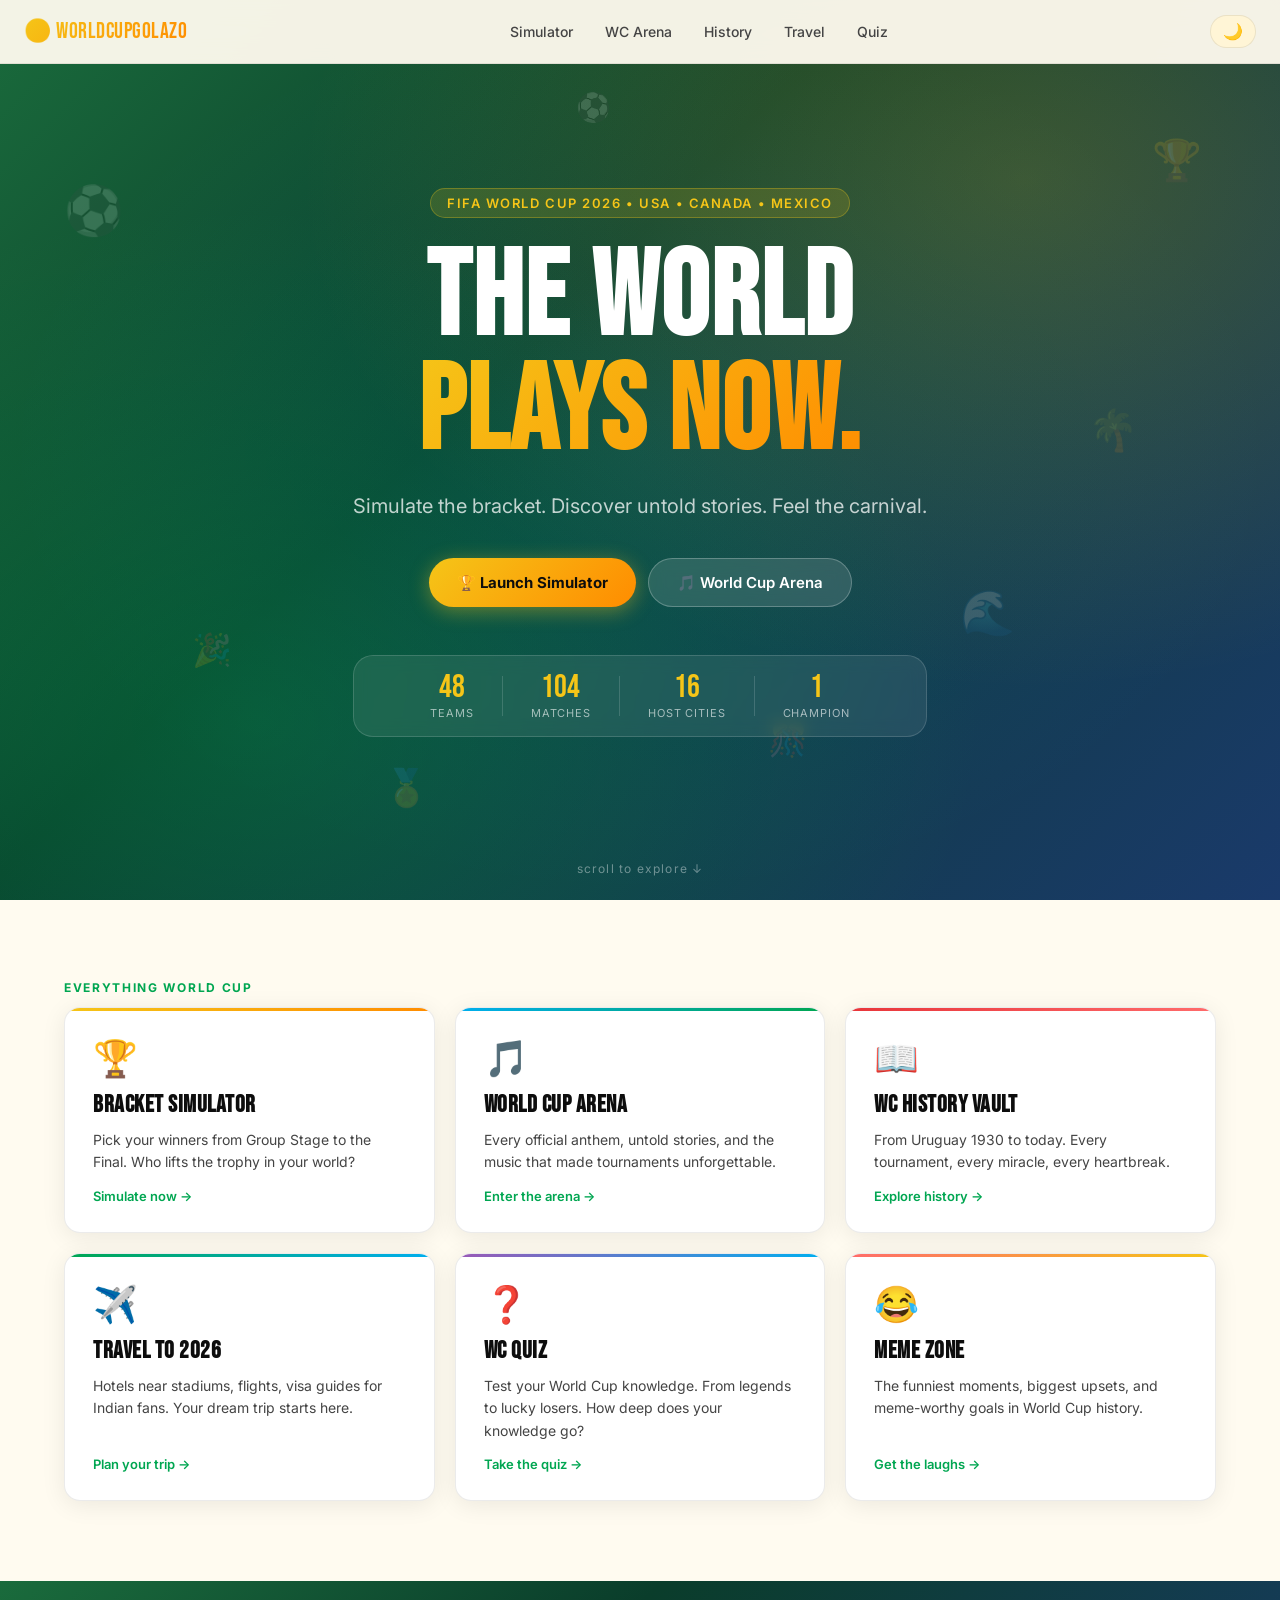
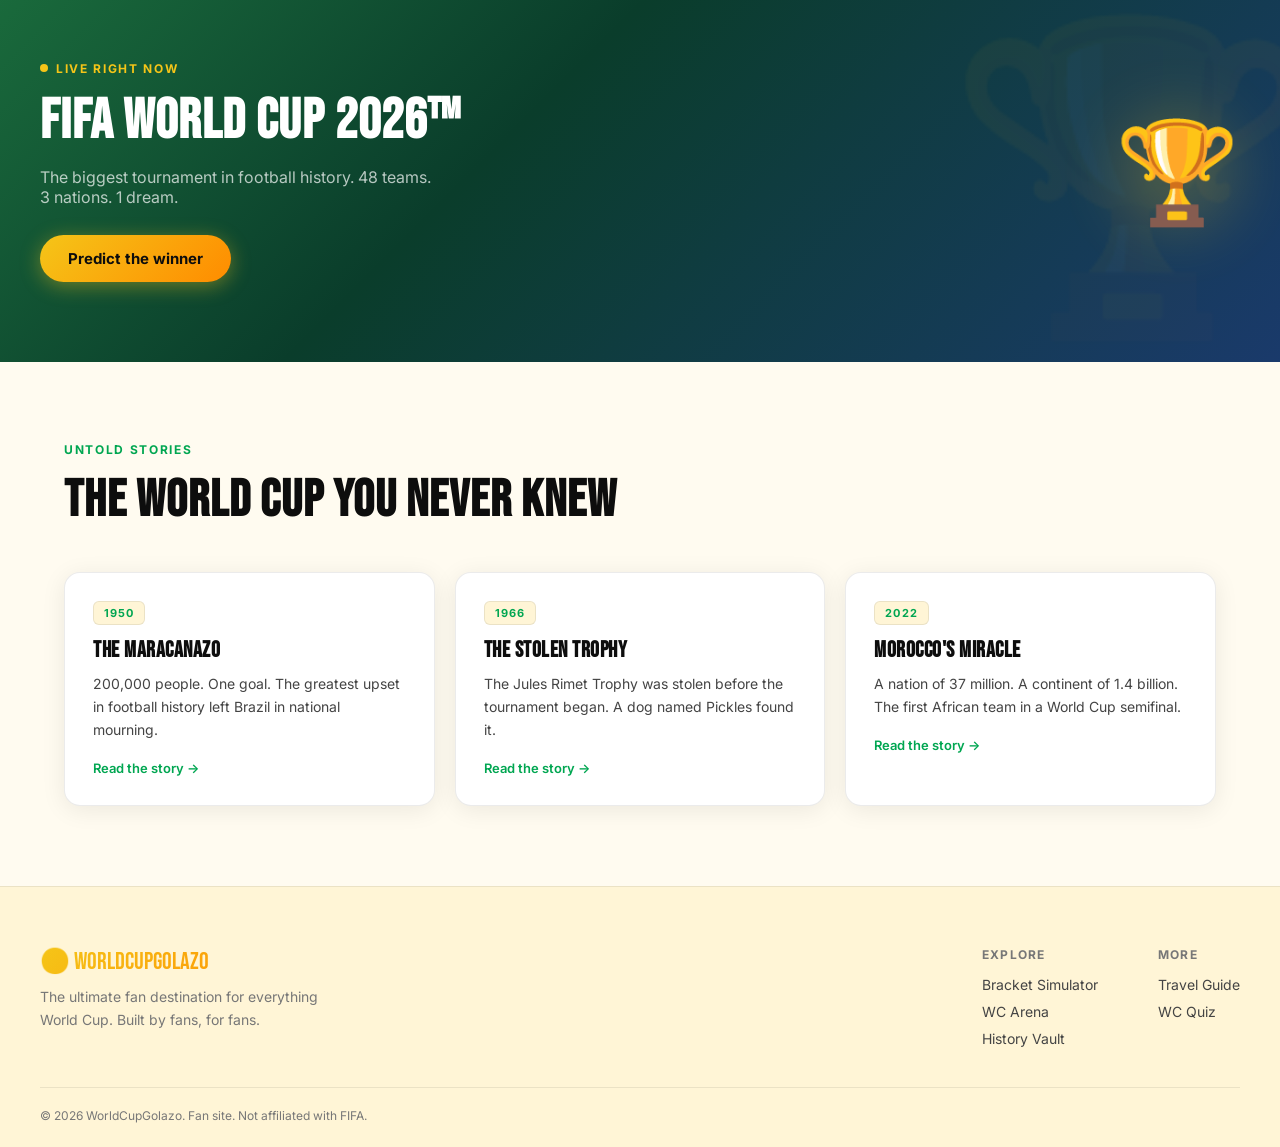
==== index.html @ 6089f71d "Initial site upload" ====
<!DOCTYPE html>
<html lang="en" data-theme="light">
<head>
  <meta charset="UTF-8">
  <meta name="viewport" content="width=device-width, initial-scale=1.0">
  <title>WorldCupGolazo – The Ultimate World Cup Experience</title>
  <meta name="description" content="Simulate the FIFA World Cup 2026 bracket, explore World Cup history, discover untold stories, and plan your match day trip. The ultimate fan destination.">
  <link rel="preconnect" href="https://fonts.googleapis.com">
  <link href="https://fonts.googleapis.com/css2?family=Bebas+Neue&family=Inter:wght@400;500;600;700&family=Playfair+Display:ital@1&display=swap" rel="stylesheet">
  <link rel="stylesheet" href="css/style.css">
</head>
<body>

  <!-- NAVBAR -->
  <nav class="navbar">
    <a href="index.html" class="nav-logo">⚽ WorldCupGolazo</a>
    <div class="nav-links">
      <a href="pages/simulator.html">Simulator</a>
      <a href="pages/arena.html">WC Arena</a>
      <a href="pages/history.html">History</a>
      <a href="pages/travel.html">Travel</a>
      <a href="pages/quiz.html">Quiz</a>
    </div>
    <button class="theme-toggle" id="themeToggle" aria-label="Toggle dark mode">🌙</button>
    <button class="nav-hamburger" id="hamburger">☰</button>
  </nav>

  <!-- MOBILE MENU -->
  <div class="mobile-menu" id="mobileMenu">
    <a href="pages/simulator.html">🏆 Simulator</a>
    <a href="pages/arena.html">🎵 WC Arena</a>
    <a href="pages/history.html">📖 History</a>
    <a href="pages/travel.html">✈️ Travel</a>
    <a href="pages/quiz.html">❓ Quiz</a>
  </div>

  <!-- HERO -->
  <section class="hero">
    <div class="hero-bg">
      <div class="hero-overlay"></div>
      <div class="floating-emojis">
        <span class="fe fe1">⚽</span>
        <span class="fe fe2">🏆</span>
        <span class="fe fe3">🎉</span>
        <span class="fe fe4">🌊</span>
        <span class="fe fe5">⚽</span>
        <span class="fe fe6">🎊</span>
        <span class="fe fe7">🏅</span>
        <span class="fe fe8">🌴</span>
      </div>
    </div>
    <div class="hero-content">
      <div class="hero-eyebrow">FIFA World Cup 2026 • USA • Canada • Mexico</div>
      <h1 class="hero-title">The World<br><span class="hero-accent">Plays Now.</span></h1>
      <p class="hero-sub">Simulate the bracket. Discover untold stories. Feel the carnival.</p>
      <div class="hero-ctas">
        <a href="pages/simulator.html" class="btn-primary">🏆 Launch Simulator</a>
        <a href="pages/arena.html" class="btn-secondary">🎵 World Cup Arena</a>
      </div>
      <div class="hero-stats">
        <div class="stat"><span class="stat-num">48</span><span class="stat-label">Teams</span></div>
        <div class="stat-divider"></div>
        <div class="stat"><span class="stat-num">104</span><span class="stat-label">Matches</span></div>
        <div class="stat-divider"></div>
        <div class="stat"><span class="stat-num">16</span><span class="stat-label">Host Cities</span></div>
        <div class="stat-divider"></div>
        <div class="stat"><span class="stat-num">1</span><span class="stat-label">Champion</span></div>
      </div>
    </div>
    <div class="hero-scroll">scroll to explore ↓</div>
  </section>

  <!-- FEATURE CARDS -->
  <section class="features">
    <div class="section-label">Everything World Cup</div>
    <div class="features-grid">

      <a href="pages/simulator.html" class="feature-card card-simulator">
        <div class="card-icon">🏆</div>
        <h3>Bracket Simulator</h3>
        <p>Pick your winners from Group Stage to the Final. Who lifts the trophy in your world?</p>
        <span class="card-cta">Simulate now →</span>
      </a>

      <a href="pages/arena.html" class="feature-card card-arena">
        <div class="card-icon">🎵</div>
        <h3>World Cup Arena</h3>
        <p>Every official anthem, untold stories, and the music that made tournaments unforgettable.</p>
        <span class="card-cta">Enter the arena →</span>
      </a>

      <a href="pages/history.html" class="feature-card card-history">
        <div class="card-icon">📖</div>
        <h3>WC History Vault</h3>
        <p>From Uruguay 1930 to today. Every tournament, every miracle, every heartbreak.</p>
        <span class="card-cta">Explore history →</span>
      </a>

      <a href="pages/travel.html" class="feature-card card-travel">
        <div class="card-icon">✈️</div>
        <h3>Travel to 2026</h3>
        <p>Hotels near stadiums, flights, visa guides for Indian fans. Your dream trip starts here.</p>
        <span class="card-cta">Plan your trip →</span>
      </a>

      <a href="pages/quiz.html" class="feature-card card-quiz">
        <div class="card-icon">❓</div>
        <h3>WC Quiz</h3>
        <p>Test your World Cup knowledge. From legends to lucky losers. How deep does your knowledge go?</p>
        <span class="card-cta">Take the quiz →</span>
      </a>

      <a href="pages/simulator.html" class="feature-card card-memes">
        <div class="card-icon">😂</div>
        <h3>Meme Zone</h3>
        <p>The funniest moments, biggest upsets, and meme-worthy goals in World Cup history.</p>
        <span class="card-cta">Get the laughs →</span>
      </a>

    </div>
  </section>

  <!-- TOURNAMENT BANNER -->
  <section class="tournament-banner">
    <div class="banner-content">
      <div class="banner-text">
        <div class="banner-eyebrow">Live Right Now</div>
        <h2>FIFA World Cup 2026™</h2>
        <p>The biggest tournament in football history. 48 teams. 3 nations. 1 dream.</p>
        <a href="pages/simulator.html" class="btn-primary">Predict the winner</a>
      </div>
      <div class="banner-visual">
        <div class="trophy-container">
          <div class="trophy-glow"></div>
          <div class="trophy-emoji">🏆</div>
        </div>
      </div>
    </div>
  </section>

  <!-- STORIES TEASER -->
  <section class="stories">
    <div class="section-label">Untold Stories</div>
    <h2 class="section-title">The World Cup You Never Knew</h2>
    <div class="stories-grid">
      <div class="story-card">
        <div class="story-tag">1950</div>
        <h4>The Maracanazo</h4>
        <p>200,000 people. One goal. The greatest upset in football history left Brazil in national mourning.</p>
        <a href="pages/history.html" class="story-link">Read the story →</a>
      </div>
      <div class="story-card">
        <div class="story-tag">1966</div>
        <h4>The Stolen Trophy</h4>
        <p>The Jules Rimet Trophy was stolen before the tournament began. A dog named Pickles found it.</p>
        <a href="pages/history.html" class="story-link">Read the story →</a>
      </div>
      <div class="story-card">
        <div class="story-tag">2022</div>
        <h4>Morocco's Miracle</h4>
        <p>A nation of 37 million. A continent of 1.4 billion. The first African team in a World Cup semifinal.</p>
        <a href="pages/history.html" class="story-link">Read the story →</a>
      </div>
    </div>
  </section>

  <!-- FOOTER -->
  <footer class="footer">
    <div class="footer-content">
      <div class="footer-brand">
        <span class="footer-logo">⚽ WorldCupGolazo</span>
        <p>The ultimate fan destination for everything World Cup. Built by fans, for fans.</p>
      </div>
      <div class="footer-links">
        <div class="footer-col">
          <h5>Explore</h5>
          <a href="pages/simulator.html">Bracket Simulator</a>
          <a href="pages/arena.html">WC Arena</a>
          <a href="pages/history.html">History Vault</a>
        </div>
        <div class="footer-col">
          <h5>More</h5>
          <a href="pages/travel.html">Travel Guide</a>
          <a href="pages/quiz.html">WC Quiz</a>
        </div>
      </div>
    </div>
    <div class="footer-bottom">
      <p>© 2026 WorldCupGolazo. Fan site. Not affiliated with FIFA.</p>
    </div>
  </footer>

  <script src="js/main.js"></script>
</body>
</html>
---- css/style.css ----
/* ============================================
   WORLDCUPGOLAZO — Festival Theme CSS
   Light & Dark Mode with Football/Beach Vibes
   ============================================ */

:root {
  /* LIGHT MODE TOKENS */
  --bg-primary: #FFFBF0;
  --bg-secondary: #FFF5D6;
  --bg-card: #FFFFFF;
  --bg-nav: rgba(255, 251, 240, 0.95);
  --text-primary: #0D0D0D;
  --text-secondary: #444444;
  --text-muted: #777777;
  --border: rgba(0,0,0,0.08);
  --shadow: 0 4px 24px rgba(0,0,0,0.08);
  --shadow-hover: 0 8px 40px rgba(0,0,0,0.14);

  /* BRAND COLORS — festival palette */
  --gold: #F5C518;
  --gold-dark: #D4A017;
  --green: #00A651;
  --green-dark: #007A3D;
  --red: #E8353A;
  --sky: #00AEEF;
  --sand: #F5DEB3;
  --coral: #FF6B6B;

  /* GRADIENTS */
  --grad-hero: linear-gradient(135deg, #1a6b3c 0%, #0a3d2b 40%, #1a3a6b 100%);
  --grad-gold: linear-gradient(135deg, #F5C518, #FF8C00);
  --grad-carnival: linear-gradient(135deg, #00A651, #F5C518, #E8353A);

  /* TYPOGRAPHY */
  --font-display: 'Bebas Neue', sans-serif;
  --font-body: 'Inter', sans-serif;
  --font-italic: 'Playfair Display', serif;

  /* SPACING */
  --nav-h: 64px;
  --radius: 16px;
  --radius-sm: 8px;
}

[data-theme="dark"] {
  --bg-primary: #0A0F0A;
  --bg-secondary: #111811;
  --bg-card: #161E16;
  --bg-nav: rgba(10, 15, 10, 0.95);
  --text-primary: #F0F0F0;
  --text-secondary: #B0B0B0;
  --text-muted: #666666;
  --border: rgba(255,255,255,0.08);
  --shadow: 0 4px 24px rgba(0,0,0,0.4);
  --shadow-hover: 0 8px 40px rgba(0,0,0,0.6);
}

/* ============ RESET & BASE ============ */
*, *::before, *::after { box-sizing: border-box; margin: 0; padding: 0; }

html { scroll-behavior: smooth; }

body {
  font-family: var(--font-body);
  background: var(--bg-primary);
  color: var(--text-primary);
  transition: background 0.3s ease, color 0.3s ease;
  overflow-x: hidden;
}

a { text-decoration: none; color: inherit; }

img { max-width: 100%; display: block; }

/* ============ NAVBAR ============ */
.navbar {
  position: fixed;
  top: 0; left: 0; right: 0;
  height: var(--nav-h);
  background: var(--bg-nav);
  backdrop-filter: blur(12px);
  -webkit-backdrop-filter: blur(12px);
  border-bottom: 1px solid var(--border);
  display: flex;
  align-items: center;
  justify-content: space-between;
  padding: 0 24px;
  z-index: 1000;
  gap: 16px;
}

.nav-logo {
  font-family: var(--font-display);
  font-size: 22px;
  letter-spacing: 0.5px;
  background: var(--grad-gold);
  -webkit-background-clip: text;
  -webkit-text-fill-color: transparent;
  background-clip: text;
  white-space: nowrap;
}

.nav-links {
  display: flex;
  align-items: center;
  gap: 4px;
}

.nav-links a {
  font-size: 14px;
  font-weight: 500;
  color: var(--text-secondary);
  padding: 6px 14px;
  border-radius: 20px;
  transition: all 0.2s;
}

.nav-links a:hover {
  color: var(--text-primary);
  background: var(--bg-secondary);
}

.theme-toggle {
  background: var(--bg-secondary);
  border: 1px solid var(--border);
  border-radius: 20px;
  padding: 6px 12px;
  cursor: pointer;
  font-size: 16px;
  transition: all 0.2s;
  color: var(--text-primary);
}

.theme-toggle:hover { transform: scale(1.1); }

.nav-hamburger {
  display: none;
  background: none;
  border: none;
  font-size: 22px;
  cursor: pointer;
  color: var(--text-primary);
}

/* ============ MOBILE MENU ============ */
.mobile-menu {
  display: none;
  position: fixed;
  top: var(--nav-h);
  left: 0; right: 0;
  background: var(--bg-nav);
  backdrop-filter: blur(12px);
  border-bottom: 1px solid var(--border);
  flex-direction: column;
  padding: 12px 24px 20px;
  gap: 4px;
  z-index: 999;
}

.mobile-menu.open { display: flex; }

.mobile-menu a {
  font-size: 16px;
  font-weight: 500;
  padding: 12px 16px;
  border-radius: var(--radius-sm);
  color: var(--text-primary);
  transition: background 0.2s;
}

.mobile-menu a:hover { background: var(--bg-secondary); }

/* ============ HERO ============ */
.hero {
  position: relative;
  min-height: 100vh;
  display: flex;
  flex-direction: column;
  align-items: center;
  justify-content: center;
  padding: calc(var(--nav-h) + 40px) 24px 80px;
  overflow: hidden;
}

.hero-bg {
  position: absolute;
  inset: 0;
  background: var(--grad-hero);
  z-index: 0;
}

.hero-overlay {
  position: absolute;
  inset: 0;
  background:
    radial-gradient(ellipse at 20% 80%, rgba(0,166,81,0.3) 0%, transparent 50%),
    radial-gradient(ellipse at 80% 20%, rgba(245,197,24,0.2) 0%, transparent 50%),
    radial-gradient(ellipse at 50% 50%, rgba(0,174,239,0.1) 0%, transparent 70%);
}

/* Floating football/beach emojis */
.floating-emojis {
  position: absolute;
  inset: 0;
  pointer-events: none;
}

.fe {
  position: absolute;
  font-size: 32px;
  opacity: 0.15;
  animation: floatUp 8s infinite ease-in-out;
}

.fe1 { left: 5%; top: 20%; animation-delay: 0s; font-size: 48px; }
.fe2 { left: 90%; top: 15%; animation-delay: 1s; font-size: 40px; }
.fe3 { left: 15%; top: 70%; animation-delay: 2s; }
.fe4 { left: 75%; top: 65%; animation-delay: 3s; font-size: 44px; }
.fe5 { left: 45%; top: 10%; animation-delay: 0.5s; font-size: 28px; }
.fe6 { left: 60%; top: 80%; animation-delay: 1.5s; }
.fe7 { left: 30%; top: 85%; animation-delay: 2.5s; font-size: 36px; }
.fe8 { left: 85%; top: 45%; animation-delay: 3.5s; font-size: 40px; }

@keyframes floatUp {
  0%, 100% { transform: translateY(0) rotate(0deg); opacity: 0.15; }
  50% { transform: translateY(-20px) rotate(10deg); opacity: 0.25; }
}

.hero-content {
  position: relative;
  z-index: 1;
  text-align: center;
  max-width: 700px;
}

.hero-eyebrow {
  display: inline-block;
  font-size: 13px;
  font-weight: 600;
  letter-spacing: 0.12em;
  text-transform: uppercase;
  color: var(--gold);
  background: rgba(245,197,24,0.15);
  border: 1px solid rgba(245,197,24,0.3);
  padding: 6px 16px;
  border-radius: 20px;
  margin-bottom: 24px;
}

.hero-title {
  font-family: var(--font-display);
  font-size: clamp(64px, 12vw, 120px);
  line-height: 0.95;
  color: #FFFFFF;
  letter-spacing: 2px;
  margin-bottom: 20px;
}

.hero-accent {
  background: var(--grad-gold);
  -webkit-background-clip: text;
  -webkit-text-fill-color: transparent;
  background-clip: text;
}

.hero-sub {
  font-size: clamp(16px, 2.5vw, 20px);
  color: rgba(255,255,255,0.75);
  margin-bottom: 36px;
  line-height: 1.6;
}

.hero-ctas {
  display: flex;
  gap: 12px;
  justify-content: center;
  flex-wrap: wrap;
  margin-bottom: 48px;
}

.btn-primary {
  display: inline-flex;
  align-items: center;
  gap: 8px;
  background: var(--grad-gold);
  color: #0D0D0D;
  font-weight: 700;
  font-size: 15px;
  padding: 14px 28px;
  border-radius: 30px;
  transition: all 0.2s;
  box-shadow: 0 4px 20px rgba(245,197,24,0.4);
}

.btn-primary:hover {
  transform: translateY(-2px);
  box-shadow: 0 8px 30px rgba(245,197,24,0.5);
}

.btn-secondary {
  display: inline-flex;
  align-items: center;
  gap: 8px;
  background: rgba(255,255,255,0.12);
  color: #FFFFFF;
  font-weight: 600;
  font-size: 15px;
  padding: 14px 28px;
  border-radius: 30px;
  border: 1px solid rgba(255,255,255,0.25);
  transition: all 0.2s;
  backdrop-filter: blur(8px);
}

.btn-secondary:hover {
  background: rgba(255,255,255,0.2);
  transform: translateY(-2px);
}

.hero-stats {
  display: flex;
  align-items: center;
  justify-content: center;
  gap: 0;
  background: rgba(255,255,255,0.08);
  border: 1px solid rgba(255,255,255,0.15);
  border-radius: 20px;
  padding: 16px 32px;
  backdrop-filter: blur(8px);
  flex-wrap: wrap;
  gap: 8px;
}

.stat {
  display: flex;
  flex-direction: column;
  align-items: center;
  padding: 0 20px;
}

.stat-num {
  font-family: var(--font-display);
  font-size: 32px;
  color: var(--gold);
  line-height: 1;
}

.stat-label {
  font-size: 11px;
  color: rgba(255,255,255,0.6);
  text-transform: uppercase;
  letter-spacing: 0.08em;
  margin-top: 2px;
}

.stat-divider {
  width: 1px;
  height: 40px;
  background: rgba(255,255,255,0.15);
}

.hero-scroll {
  position: absolute;
  bottom: 24px;
  left: 50%;
  transform: translateX(-50%);
  font-size: 12px;
  color: rgba(255,255,255,0.4);
  letter-spacing: 0.1em;
  animation: bounce 2s infinite;
  z-index: 1;
}

@keyframes bounce {
  0%, 100% { transform: translateX(-50%) translateY(0); }
  50% { transform: translateX(-50%) translateY(6px); }
}

/* ============ FEATURES ============ */
.features {
  padding: 80px 24px;
  max-width: 1200px;
  margin: 0 auto;
}

.section-label {
  font-size: 12px;
  font-weight: 700;
  letter-spacing: 0.14em;
  text-transform: uppercase;
  color: var(--green);
  margin-bottom: 12px;
}

.section-title {
  font-family: var(--font-display);
  font-size: clamp(32px, 5vw, 52px);
  color: var(--text-primary);
  margin-bottom: 40px;
  letter-spacing: 1px;
}

.features-grid {
  display: grid;
  grid-template-columns: repeat(auto-fill, minmax(320px, 1fr));
  gap: 20px;
}

.feature-card {
  display: flex;
  flex-direction: column;
  gap: 10px;
  padding: 28px;
  background: var(--bg-card);
  border: 1px solid var(--border);
  border-radius: var(--radius);
  box-shadow: var(--shadow);
  transition: all 0.25s ease;
  cursor: pointer;
  position: relative;
  overflow: hidden;
}

.feature-card::before {
  content: '';
  position: absolute;
  top: 0; left: 0; right: 0;
  height: 3px;
  border-radius: var(--radius) var(--radius) 0 0;
}

.card-simulator::before { background: var(--grad-gold); }
.card-arena::before { background: linear-gradient(90deg, var(--sky), var(--green)); }
.card-history::before { background: linear-gradient(90deg, var(--red), var(--coral)); }
.card-travel::before { background: linear-gradient(90deg, var(--green), var(--sky)); }
.card-quiz::before { background: linear-gradient(90deg, #9B59B6, var(--sky)); }
.card-memes::before { background: linear-gradient(90deg, var(--coral), var(--gold)); }

.feature-card:hover {
  transform: translateY(-4px);
  box-shadow: var(--shadow-hover);
  border-color: rgba(245,197,24,0.3);
}

.card-icon { font-size: 36px; }

.feature-card h3 {
  font-family: var(--font-display);
  font-size: 24px;
  letter-spacing: 0.5px;
  color: var(--text-primary);
}

.feature-card p {
  font-size: 14px;
  color: var(--text-secondary);
  line-height: 1.6;
  flex: 1;
}

.card-cta {
  font-size: 13px;
  font-weight: 600;
  color: var(--green);
  margin-top: 4px;
}

/* ============ TOURNAMENT BANNER ============ */
.tournament-banner {
  background: var(--grad-hero);
  padding: 80px 24px;
  position: relative;
  overflow: hidden;
}

.tournament-banner::before {
  content: '🏆';
  position: absolute;
  font-size: 300px;
  opacity: 0.04;
  right: -40px;
  top: 50%;
  transform: translateY(-50%);
  pointer-events: none;
}

.banner-content {
  max-width: 1200px;
  margin: 0 auto;
  display: flex;
  align-items: center;
  justify-content: space-between;
  gap: 40px;
}

.banner-eyebrow {
  font-size: 12px;
  font-weight: 700;
  letter-spacing: 0.14em;
  text-transform: uppercase;
  color: var(--gold);
  margin-bottom: 12px;
  display: flex;
  align-items: center;
  gap: 8px;
}

.banner-eyebrow::before {
  content: '';
  display: inline-block;
  width: 8px;
  height: 8px;
  background: var(--gold);
  border-radius: 50%;
  animation: pulse 1.5s infinite;
}

@keyframes pulse {
  0%, 100% { opacity: 1; transform: scale(1); }
  50% { opacity: 0.5; transform: scale(1.3); }
}

.banner-text h2 {
  font-family: var(--font-display);
  font-size: clamp(36px, 5vw, 56px);
  color: #FFFFFF;
  letter-spacing: 1px;
  margin-bottom: 12px;
}

.banner-text p {
  font-size: 16px;
  color: rgba(255,255,255,0.7);
  margin-bottom: 28px;
  max-width: 400px;
}

.trophy-container {
  position: relative;
  display: flex;
  align-items: center;
  justify-content: center;
}

.trophy-glow {
  position: absolute;
  width: 120px;
  height: 120px;
  background: var(--gold);
  border-radius: 50%;
  opacity: 0.2;
  filter: blur(30px);
  animation: glowPulse 2s infinite;
}

@keyframes glowPulse {
  0%, 100% { transform: scale(1); opacity: 0.2; }
  50% { transform: scale(1.3); opacity: 0.35; }
}

.trophy-emoji {
  font-size: 100px;
  position: relative;
  z-index: 1;
  animation: trophyFloat 3s infinite ease-in-out;
}

@keyframes trophyFloat {
  0%, 100% { transform: translateY(0); }
  50% { transform: translateY(-10px); }
}

/* ============ STORIES ============ */
.stories {
  padding: 80px 24px;
  max-width: 1200px;
  margin: 0 auto;
}

.stories-grid {
  display: grid;
  grid-template-columns: repeat(auto-fill, minmax(280px, 1fr));
  gap: 20px;
  margin-top: 40px;
}

.story-card {
  padding: 28px;
  background: var(--bg-card);
  border: 1px solid var(--border);
  border-radius: var(--radius);
  box-shadow: var(--shadow);
  transition: all 0.25s;
  position: relative;
}

.story-card:hover {
  transform: translateY(-3px);
  box-shadow: var(--shadow-hover);
}

.story-tag {
  display: inline-block;
  font-size: 11px;
  font-weight: 700;
  letter-spacing: 0.1em;
  background: var(--bg-secondary);
  color: var(--green);
  padding: 4px 10px;
  border-radius: 6px;
  margin-bottom: 12px;
  border: 1px solid var(--border);
}

.story-card h4 {
  font-family: var(--font-display);
  font-size: 22px;
  color: var(--text-primary);
  margin-bottom: 8px;
  letter-spacing: 0.5px;
}

.story-card p {
  font-size: 14px;
  color: var(--text-secondary);
  line-height: 1.65;
  margin-bottom: 16px;
}

.story-link {
  font-size: 13px;
  font-weight: 600;
  color: var(--green);
  transition: gap 0.2s;
}

.story-link:hover { color: var(--gold); }

/* ============ FOOTER ============ */
.footer {
  background: var(--bg-secondary);
  border-top: 1px solid var(--border);
  padding: 60px 24px 24px;
}

.footer-content {
  max-width: 1200px;
  margin: 0 auto;
  display: flex;
  justify-content: space-between;
  gap: 40px;
  flex-wrap: wrap;
  margin-bottom: 40px;
}

.footer-logo {
  font-family: var(--font-display);
  font-size: 24px;
  background: var(--grad-gold);
  -webkit-background-clip: text;
  -webkit-text-fill-color: transparent;
  background-clip: text;
  display: block;
  margin-bottom: 10px;
}

.footer-brand p {
  font-size: 14px;
  color: var(--text-muted);
  max-width: 280px;
  line-height: 1.6;
}

.footer-links {
  display: flex;
  gap: 60px;
}

.footer-col {
  display: flex;
  flex-direction: column;
  gap: 10px;
}

.footer-col h5 {
  font-size: 12px;
  font-weight: 700;
  letter-spacing: 0.1em;
  text-transform: uppercase;
  color: var(--text-muted);
  margin-bottom: 4px;
}

.footer-col a {
  font-size: 14px;
  color: var(--text-secondary);
  transition: color 0.2s;
}

.footer-col a:hover { color: var(--gold); }

.footer-bottom {
  max-width: 1200px;
  margin: 0 auto;
  padding-top: 20px;
  border-top: 1px solid var(--border);
  font-size: 12px;
  color: var(--text-muted);
}

/* ============ RESPONSIVE ============ */
@media (max-width: 768px) {
  .nav-links { display: none; }
  .nav-hamburger { display: block; }

  .hero-stats {
    padding: 12px 16px;
    gap: 4px;
  }

  .stat { padding: 0 12px; }
  .stat-divider { display: none; }

  .banner-content { flex-direction: column; text-align: center; }
  .banner-text p { margin: 0 auto 28px; }
  .trophy-container { display: none; }

  .footer-links { gap: 30px; }
  .footer-content { flex-direction: column; }
}

@media (max-width: 480px) {
  .features-grid { grid-template-columns: 1fr; }
  .stories-grid { grid-template-columns: 1fr; }
  .hero-ctas { flex-direction: column; align-items: center; }
}
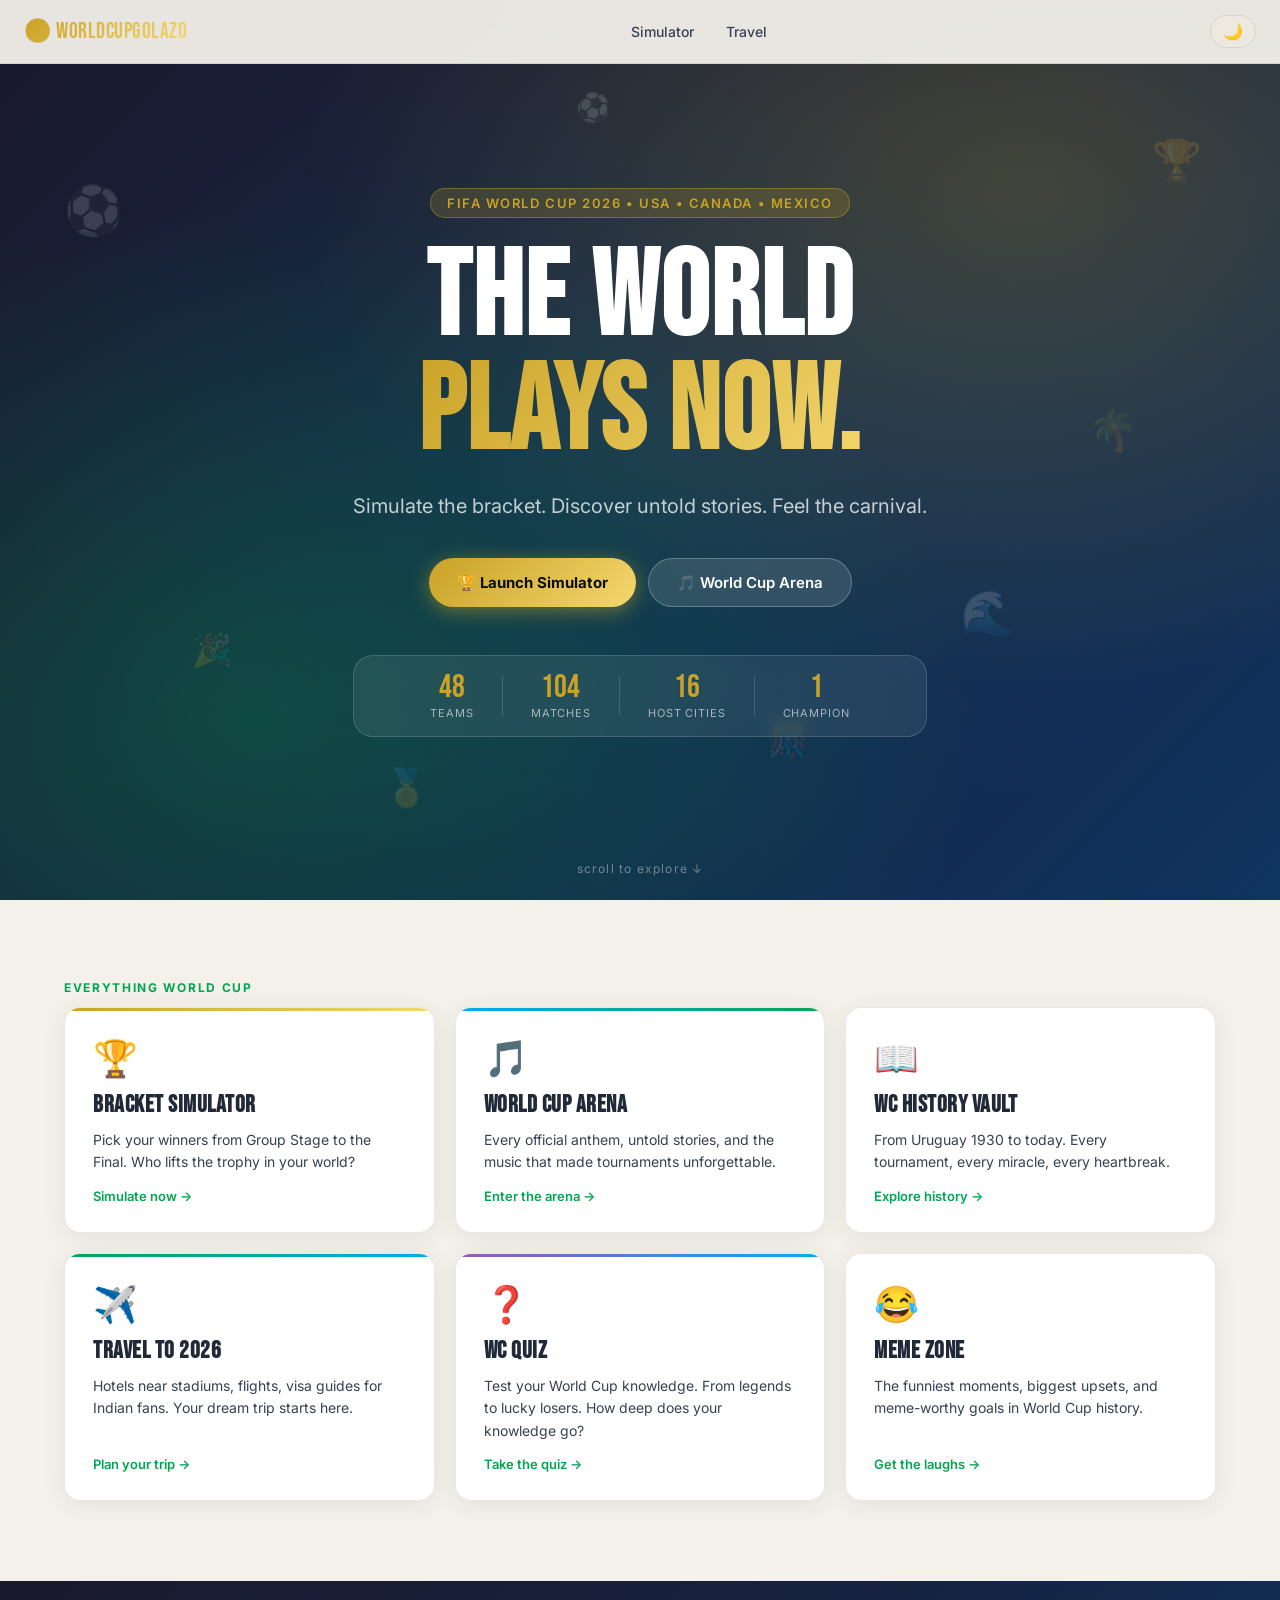
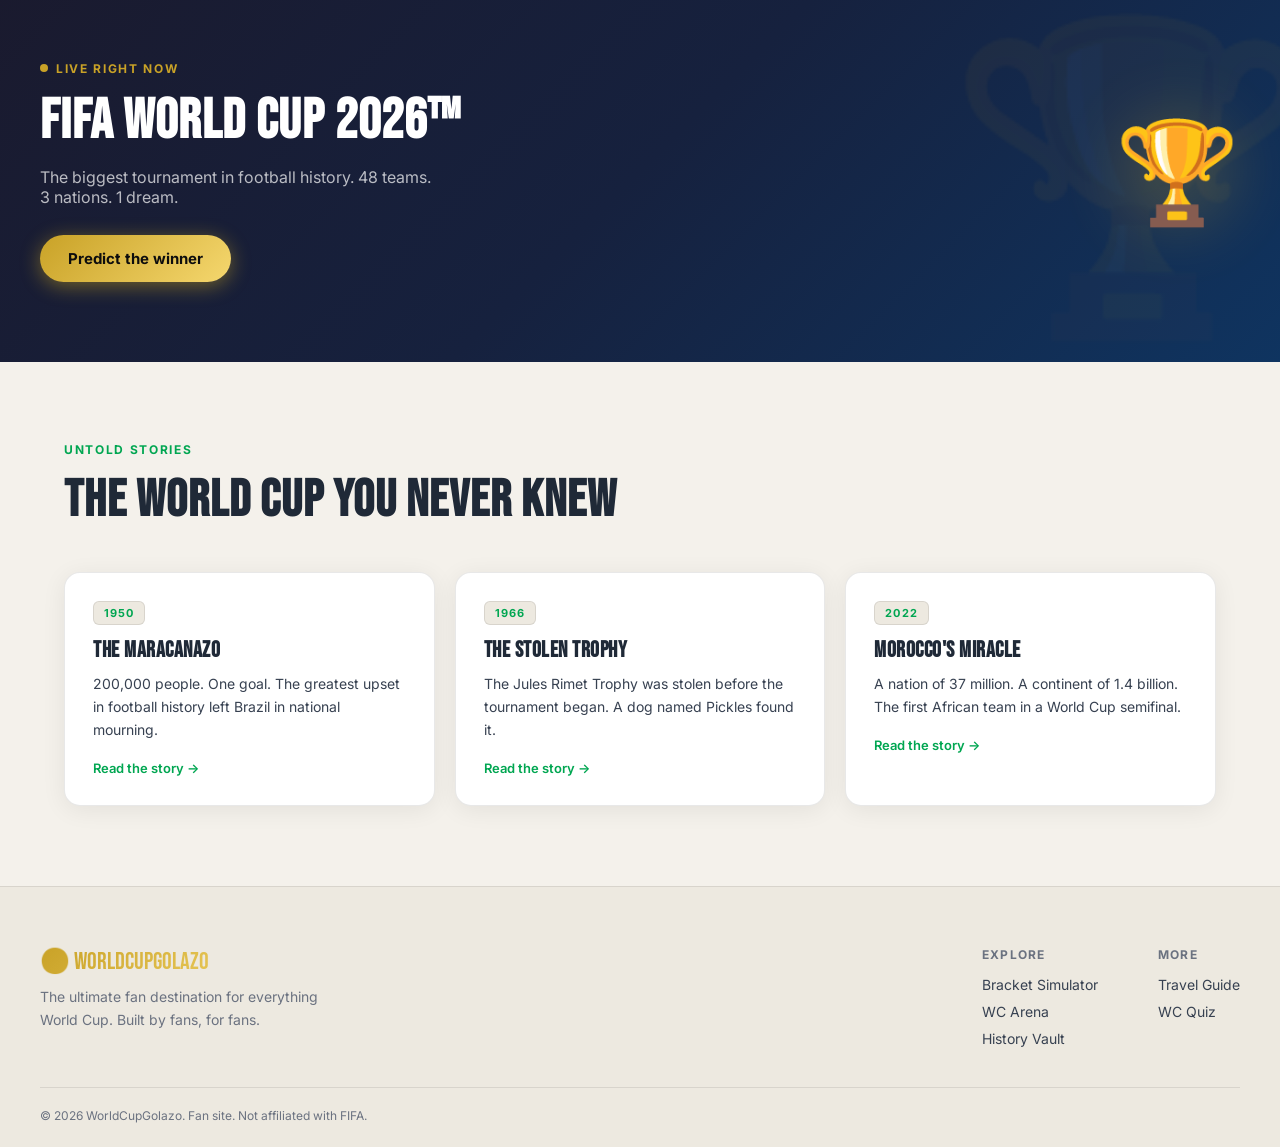
==== commit 23d825f7: "Update index.html" ====
--- a/index.html
+++ b/index.html
@@ -11,15 +11,15 @@
 </head>
 <body>
 
-  <!-- NAVBAR -->
+ <!-- NAVBAR -->
   <nav class="navbar">
     <a href="index.html" class="nav-logo">⚽ WorldCupGolazo</a>
     <div class="nav-links">
       <a href="pages/simulator.html">Simulator</a>
-      <a href="pages/arena.html">WC Arena</a>
-      <a href="pages/history.html">History</a>
+      <!-- <a href="pages/arena.html">WC Arena</a> -->
+      <!-- <a href="pages/history.html">History</a> -->
       <a href="pages/travel.html">Travel</a>
-      <a href="pages/quiz.html">Quiz</a>
+      <!-- <a href="pages/quiz.html">Quiz</a> -->
     </div>
     <button class="theme-toggle" id="themeToggle" aria-label="Toggle dark mode">🌙</button>
     <button class="nav-hamburger" id="hamburger">☰</button>
--- a/css/style.css
+++ b/css/style.css
@@ -4,38 +4,33 @@
    ============================================ */
 
 :root {
-  /* LIGHT MODE TOKENS */
-  --bg-primary: #FFFBF0;
-  --bg-secondary: #FFF5D6;
-  --bg-card: #FFFFFF;
-  --bg-nav: rgba(255, 251, 240, 0.95);
-  --text-primary: #0D0D0D;
-  --text-secondary: #444444;
-  --text-muted: #777777;
-  --border: rgba(0,0,0,0.08);
-  --shadow: 0 4px 24px rgba(0,0,0,0.08);
-  --shadow-hover: 0 8px 40px rgba(0,0,0,0.14);
-
-  /* BRAND COLORS — festival palette */
-  --gold: #F5C518;
-  --gold-dark: #D4A017;
+  /* LIGHT MODE */
+  --bg-primary: #f4f1eb;
+  --bg-secondary: #ede9e0;
+  --bg-card: #ffffff;
+  --bg-nav: rgba(244, 241, 235, 0.95);
+  --text-primary: #1f2937;
+  --text-secondary: #374151;
+  --text-muted: #6b7280;
+  --border: rgba(0,0,0,0.09);
+  --shadow: 0 4px 24px rgba(0,0,0,0.07);
+  --shadow-hover: 0 8px 40px rgba(0,0,0,0.13);
+  /* BRAND */
+  --gold: #c9a227;
+  --gold-light: #f5d76e;
+  --gold-dark: #a07d10;
   --green: #00A651;
   --green-dark: #007A3D;
   --red: #E8353A;
   --sky: #00AEEF;
-  --sand: #F5DEB3;
-  --coral: #FF6B6B;
-
   /* GRADIENTS */
-  --grad-hero: linear-gradient(135deg, #1a6b3c 0%, #0a3d2b 40%, #1a3a6b 100%);
-  --grad-gold: linear-gradient(135deg, #F5C518, #FF8C00);
-  --grad-carnival: linear-gradient(135deg, #00A651, #F5C518, #E8353A);
-
+  --grad-hero: linear-gradient(135deg, #1a1a2e 0%, #16213e 50%, #0f3460 100%);
+  --grad-gold: linear-gradient(135deg, #c9a227, #f5d76e);
+  --grad-carnival: linear-gradient(135deg, #c9a227, #f5d76e, #c9a227);
   /* TYPOGRAPHY */
   --font-display: 'Bebas Neue', sans-serif;
   --font-body: 'Inter', sans-serif;
   --font-italic: 'Playfair Display', serif;
-
   /* SPACING */
   --nav-h: 64px;
   --radius: 16px;
@@ -43,13 +38,13 @@
 }
 
 [data-theme="dark"] {
-  --bg-primary: #0A0F0A;
-  --bg-secondary: #111811;
-  --bg-card: #161E16;
-  --bg-nav: rgba(10, 15, 10, 0.95);
-  --text-primary: #F0F0F0;
-  --text-secondary: #B0B0B0;
-  --text-muted: #666666;
+  --bg-primary: #0f172a;
+  --bg-secondary: #1e293b;
+  --bg-card: #1e293b;
+  --bg-nav: rgba(15, 23, 42, 0.95);
+  --text-primary: #f1f5f9;
+  --text-secondary: #cbd5e1;
+  --text-muted: #64748b;
   --border: rgba(255,255,255,0.08);
   --shadow: 0 4px 24px rgba(0,0,0,0.4);
   --shadow-hover: 0 8px 40px rgba(0,0,0,0.6);
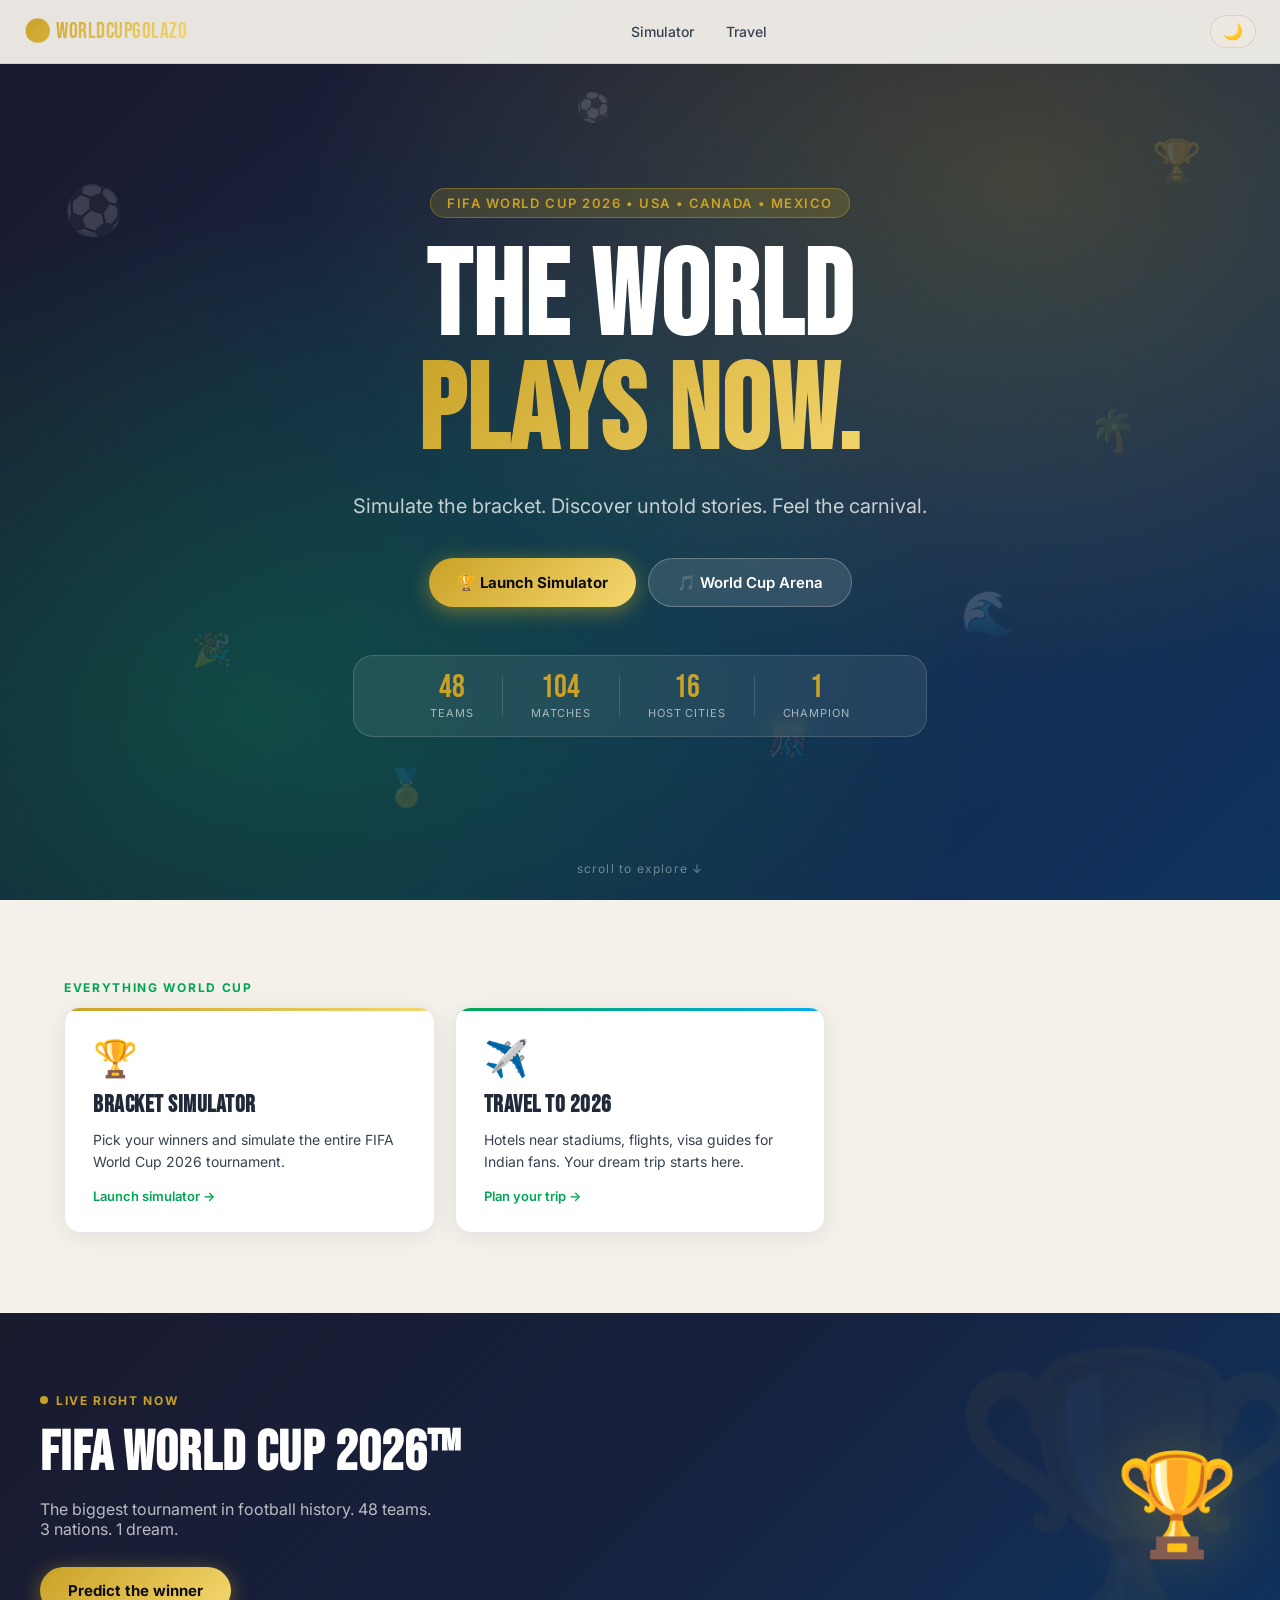
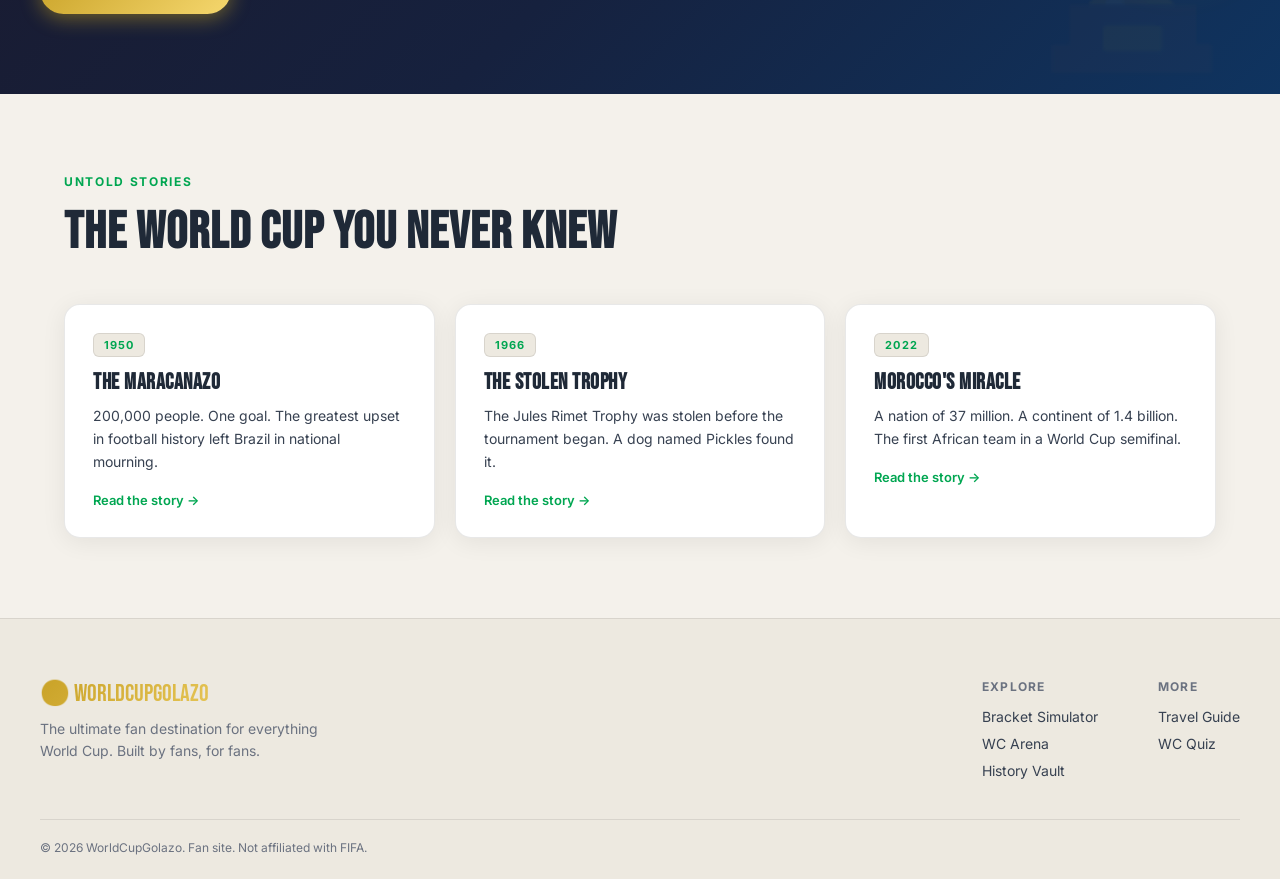
==== commit 580a430d: "Update index.html" ====
--- a/index.html
+++ b/index.html
@@ -25,15 +25,15 @@
     <button class="nav-hamburger" id="hamburger">☰</button>
   </nav>
 
-  <!-- MOBILE MENU -->
+ <!-- MOBILE MENU -->
   <div class="mobile-menu" id="mobileMenu">
     <a href="pages/simulator.html">🏆 Simulator</a>
-    <a href="pages/arena.html">🎵 WC Arena</a>
-    <a href="pages/history.html">📖 History</a>
+    <!-- <a href="pages/arena.html">🎵 WC Arena</a> -->
+    <!-- <a href="pages/history.html">📖 History</a> -->
     <a href="pages/travel.html">✈️ Travel</a>
-    <a href="pages/quiz.html">❓ Quiz</a>
+    <!-- <a href="pages/quiz.html">❓ Quiz</a> -->
   </div>
-
+  
   <!-- HERO -->
   <section class="hero">
     <div class="hero-bg">
@@ -75,48 +75,42 @@
     <div class="section-label">Everything World Cup</div>
     <div class="features-grid">
 
-      <a href="pages/simulator.html" class="feature-card card-simulator">
+    <a href="pages/simulator.html" class="feature-card card-simulator">
         <div class="card-icon">🏆</div>
         <h3>Bracket Simulator</h3>
-        <p>Pick your winners from Group Stage to the Final. Who lifts the trophy in your world?</p>
-        <span class="card-cta">Simulate now →</span>
+        <p>Pick your winners and simulate the entire FIFA World Cup 2026 tournament.</p>
+        <span class="card-cta">Launch simulator →</span>
       </a>
-
-      <a href="pages/arena.html" class="feature-card card-arena">
-        <div class="card-icon">🎵</div>
-        <h3>World Cup Arena</h3>
-        <p>Every official anthem, untold stories, and the music that made tournaments unforgettable.</p>
-        <span class="card-cta">Enter the arena →</span>
-      </a>
-
-      <a href="pages/history.html" class="feature-card card-history">
-        <div class="card-icon">📖</div>
-        <h3>WC History Vault</h3>
-        <p>From Uruguay 1930 to today. Every tournament, every miracle, every heartbreak.</p>
-        <span class="card-cta">Explore history →</span>
-      </a>
-
       <a href="pages/travel.html" class="feature-card card-travel">
         <div class="card-icon">✈️</div>
         <h3>Travel to 2026</h3>
         <p>Hotels near stadiums, flights, visa guides for Indian fans. Your dream trip starts here.</p>
         <span class="card-cta">Plan your trip →</span>
       </a>
-
-      <a href="pages/quiz.html" class="feature-card card-quiz">
+      <!-- <a href="pages/arena.html" class="feature-card card-arena">
+        <div class="card-icon">🎵</div>
+        <h3>World Cup Arena</h3>
+        <p>Every official anthem, untold stories, and the music that made tournaments unforgettable.</p>
+        <span class="card-cta">Enter the arena →</span>
+      </a> -->
+      <!-- <a href="pages/history.html" class="feature-card card-history">
+        <div class="card-icon">📖</div>
+        <h3>WC History Vault</h3>
+        <p>From Uruguay 1930 to today. Every tournament, every miracle, every heartbreak.</p>
+        <span class="card-cta">Explore history →</span>
+      </a> -->
+      <!-- <a href="pages/quiz.html" class="feature-card card-quiz">
         <div class="card-icon">❓</div>
         <h3>WC Quiz</h3>
         <p>Test your World Cup knowledge. From legends to lucky losers. How deep does your knowledge go?</p>
         <span class="card-cta">Take the quiz →</span>
-      </a>
-
-      <a href="pages/simulator.html" class="feature-card card-memes">
+      </a> -->
+      <!-- <a href="pages/simulator.html" class="feature-card card-memes">
         <div class="card-icon">😂</div>
         <h3>Meme Zone</h3>
         <p>The funniest moments, biggest upsets, and meme-worthy goals in World Cup history.</p>
         <span class="card-cta">Get the laughs →</span>
-      </a>
-
+      </a> -->
     </div>
   </section>
 
